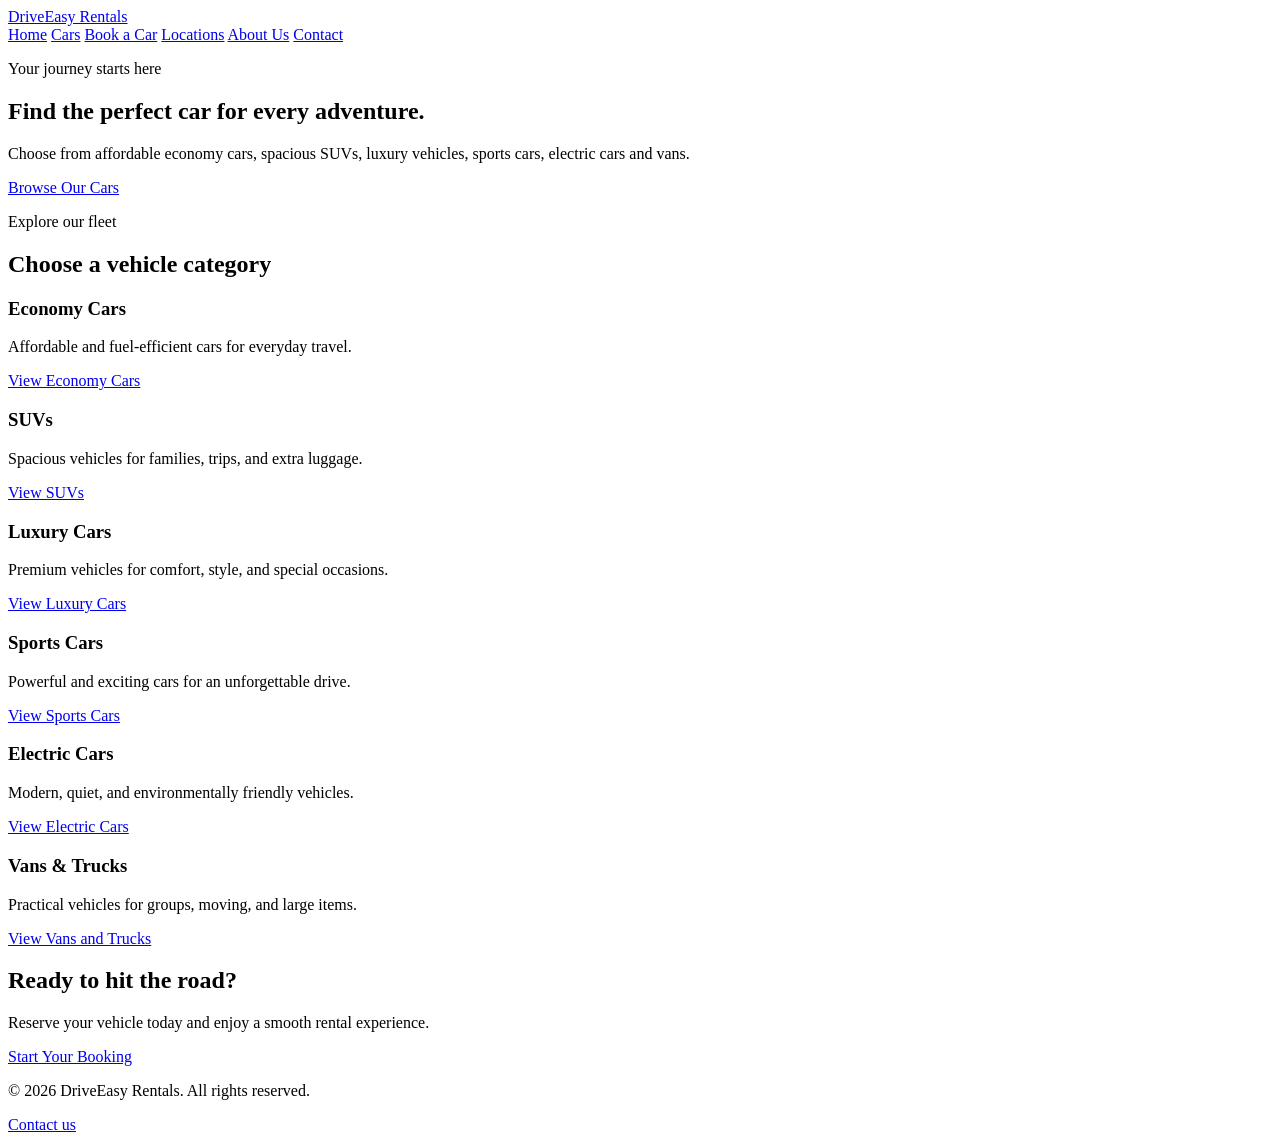
==== index.html @ 7e20fc4a "Created initial car rental system website structure" ====
<!DOCTYPE html>
<html lang="en">
  <head>
    <!-- Basic document information -->
    <meta charset="utf-8" />
    <meta name="viewport" content="width=device-width, initial-scale=1" />

    <!-- Page description for search engines -->
    <meta
      name="description"
      content="DriveEasy Rentals offers affordable, luxury, sports, electric, SUV and van rentals."
    />

    <title>DriveEasy Rentals | Home</title>

    <!-- Link to the website styles -->
    <link rel="stylesheet" href="css/styles.css" />
  </head>

  <body>
    <!-- Website header and navigation -->
    <header class="site-header">
      <a class="logo" href="index.html">DriveEasy Rentals</a>

      <!-- Main navigation links -->
      <nav aria-label="Main navigation">
        <a href="index.html">Home</a>
        <a href="pages/cars.html">Cars</a>
        <a href="pages/booking.html">Book a Car</a>
        <a href="pages/locations.html">Locations</a>
        <a href="pages/about.html">About Us</a>
        <a href="pages/contact.html">Contact</a>
      </nav>
    </header>

    <main>
      <!-- Main welcome section -->
      <section class="hero">
        <div class="hero-content">
          <p class="eyebrow">Your journey starts here</p>

          <h1>Find the perfect car for every adventure.</h1>

          <p>
            Choose from affordable economy cars, spacious SUVs, luxury vehicles,
            sports cars, electric cars and vans.
          </p>

          <!-- Link to the full car collection -->
          <a class="button" href="pages/cars.html">Browse Our Cars</a>
        </div>
      </section>

      <!-- Vehicle category section -->
      <section class="categories">
        <p class="eyebrow">Explore our fleet</p>
        <h2>Choose a vehicle category</h2>

        <div class="category-grid">
          <!-- Economy cars -->
          <article class="category-card">
            <h3>Economy Cars</h3>
            <p>Affordable and fuel-efficient cars for everyday travel.</p>
            <a href="pages/cars.html#economy">View Economy Cars</a>
          </article>

          <!-- SUVs -->
          <article class="category-card">
            <h3>SUVs</h3>
            <p>Spacious vehicles for families, trips, and extra luggage.</p>
            <a href="pages/cars.html#suvs">View SUVs</a>
          </article>

          <!-- Luxury cars -->
          <article class="category-card">
            <h3>Luxury Cars</h3>
            <p>Premium vehicles for comfort, style, and special occasions.</p>
            <a href="pages/cars.html#luxury">View Luxury Cars</a>
          </article>

          <!-- Sports cars -->
          <article class="category-card">
            <h3>Sports Cars</h3>
            <p>Powerful and exciting cars for an unforgettable drive.</p>
            <a href="pages/cars.html#sports">View Sports Cars</a>
          </article>

          <!-- Electric cars -->
          <article class="category-card">
            <h3>Electric Cars</h3>
            <p>Modern, quiet, and environmentally friendly vehicles.</p>
            <a href="pages/cars.html#electric">View Electric Cars</a>
          </article>

          <!-- Vans and trucks -->
          <article class="category-card">
            <h3>Vans &amp; Trucks</h3>
            <p>Practical vehicles for groups, moving, and large items.</p>
            <a href="pages/cars.html#vans">View Vans and Trucks</a>
          </article>
        </div>
      </section>

      <!-- Booking call-to-action section -->
      <section class="call-to-action">
        <h2>Ready to hit the road?</h2>
        <p>Reserve your vehicle today and enjoy a smooth rental experience.</p>
        <a class="button" href="pages/booking.html">Start Your Booking</a>
      </section>
    </main>

    <!-- Website footer -->
    <footer class="site-footer">
      <p>&copy; 2026 DriveEasy Rentals. All rights reserved.</p>
      <a href="pages/contact.html">Contact us</a>
    </footer>
  </body>
</html>
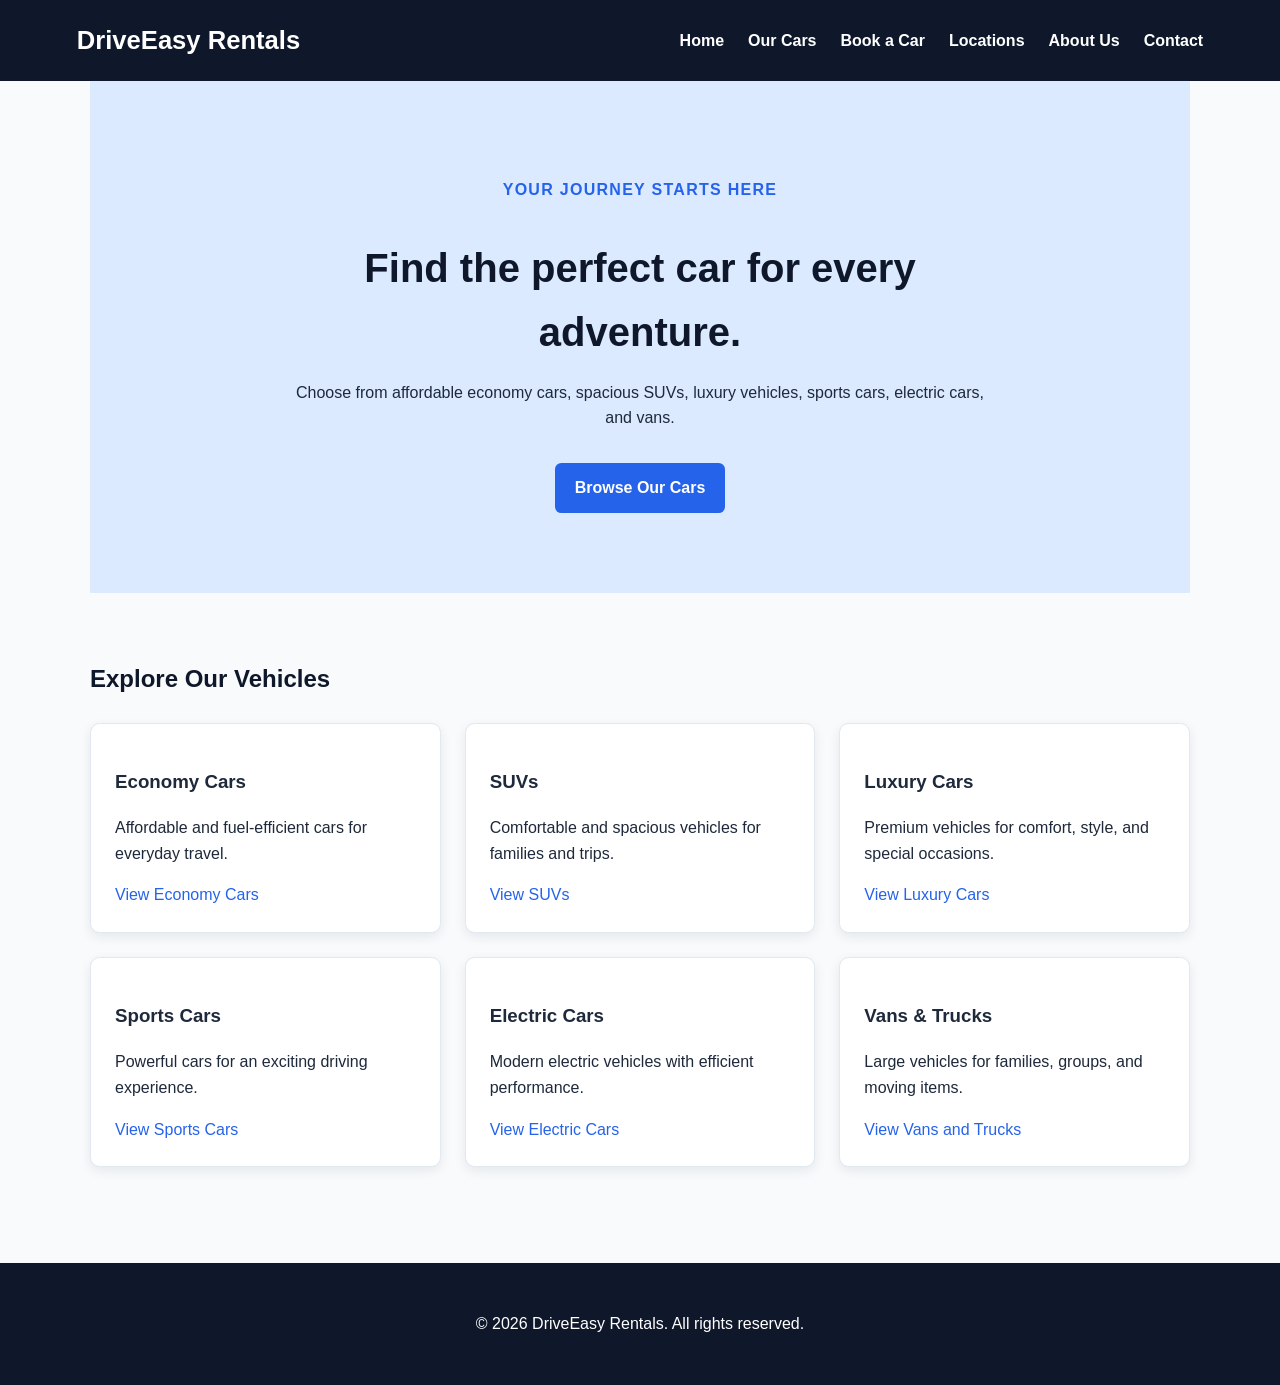
==== commit ae60fb32: "Added the remaning pages and css style" ====
--- a/index.html
+++ b/index.html
@@ -1,118 +1,95 @@
 <!DOCTYPE html>
 <html lang="en">
   <head>
-    <!-- Basic document information -->
-    <meta charset="utf-8" />
-    <meta name="viewport" content="width=device-width, initial-scale=1" />
-
-    <!-- Page description for search engines -->
+    <meta charset="UTF-8" />
+    <meta name="viewport" content="width=device-width, initial-scale=1.0" />
     <meta
       name="description"
-      content="DriveEasy Rentals offers affordable, luxury, sports, electric, SUV and van rentals."
+      content="DriveEasy Rentals offers affordable and reliable rental cars."
     />
-
     <title>DriveEasy Rentals | Home</title>
-
-    <!-- Link to the website styles -->
     <link rel="stylesheet" href="css/styles.css" />
   </head>
 
   <body>
-    <!-- Website header and navigation -->
+    <!-- Website header -->
     <header class="site-header">
       <a class="logo" href="index.html">DriveEasy Rentals</a>
 
-      <!-- Main navigation links -->
-      <nav aria-label="Main navigation">
-        <a href="index.html">Home</a>
-        <a href="pages/cars.html">Cars</a>
-        <a href="pages/booking.html">Book a Car</a>
-        <a href="pages/locations.html">Locations</a>
-        <a href="pages/about.html">About Us</a>
-        <a href="pages/contact.html">Contact</a>
+      <!-- Main navigation -->
+      <nav>
+        <ul>
+          <li><a href="index.html">Home</a></li>
+          <li><a href="pages/cars.html">Our Cars</a></li>
+          <li><a href="pages/booking.html">Book a Car</a></li>
+          <li><a href="pages/locations.html">Locations</a></li>
+          <li><a href="pages/about.html">About Us</a></li>
+          <li><a href="pages/contact.html">Contact</a></li>
+        </ul>
       </nav>
     </header>
 
     <main>
-      <!-- Main welcome section -->
+      <!-- Welcome section -->
       <section class="hero">
         <div class="hero-content">
           <p class="eyebrow">Your journey starts here</p>
-
           <h1>Find the perfect car for every adventure.</h1>
-
           <p>
-            Choose from affordable economy cars, spacious SUVs, luxury vehicles,
-            sports cars, electric cars and vans.
+            Choose from affordable economy cars, spacious SUVs, luxury
+            vehicles, sports cars, electric cars, and vans.
           </p>
-
-          <!-- Link to the full car collection -->
           <a class="button" href="pages/cars.html">Browse Our Cars</a>
         </div>
       </section>
 
-      <!-- Vehicle category section -->
+      <!-- Car categories -->
       <section class="categories">
-        <p class="eyebrow">Explore our fleet</p>
-        <h2>Choose a vehicle category</h2>
+        <h2>Explore Our Vehicles</h2>
 
         <div class="category-grid">
-          <!-- Economy cars -->
           <article class="category-card">
             <h3>Economy Cars</h3>
             <p>Affordable and fuel-efficient cars for everyday travel.</p>
             <a href="pages/cars.html#economy">View Economy Cars</a>
           </article>
 
-          <!-- SUVs -->
           <article class="category-card">
             <h3>SUVs</h3>
-            <p>Spacious vehicles for families, trips, and extra luggage.</p>
+            <p>Comfortable and spacious vehicles for families and trips.</p>
             <a href="pages/cars.html#suvs">View SUVs</a>
           </article>
 
-          <!-- Luxury cars -->
           <article class="category-card">
             <h3>Luxury Cars</h3>
             <p>Premium vehicles for comfort, style, and special occasions.</p>
             <a href="pages/cars.html#luxury">View Luxury Cars</a>
           </article>
 
-          <!-- Sports cars -->
           <article class="category-card">
             <h3>Sports Cars</h3>
-            <p>Powerful and exciting cars for an unforgettable drive.</p>
+            <p>Powerful cars for an exciting driving experience.</p>
             <a href="pages/cars.html#sports">View Sports Cars</a>
           </article>
 
-          <!-- Electric cars -->
           <article class="category-card">
             <h3>Electric Cars</h3>
-            <p>Modern, quiet, and environmentally friendly vehicles.</p>
+            <p>Modern electric vehicles with efficient performance.</p>
             <a href="pages/cars.html#electric">View Electric Cars</a>
           </article>
 
-          <!-- Vans and trucks -->
           <article class="category-card">
             <h3>Vans &amp; Trucks</h3>
-            <p>Practical vehicles for groups, moving, and large items.</p>
+            <p>Large vehicles for families, groups, and moving items.</p>
             <a href="pages/cars.html#vans">View Vans and Trucks</a>
           </article>
         </div>
-      </section>
-
-      <!-- Booking call-to-action section -->
-      <section class="call-to-action">
-        <h2>Ready to hit the road?</h2>
-        <p>Reserve your vehicle today and enjoy a smooth rental experience.</p>
-        <a class="button" href="pages/booking.html">Start Your Booking</a>
       </section>
     </main>
 
     <!-- Website footer -->
     <footer class="site-footer">
       <p>&copy; 2026 DriveEasy Rentals. All rights reserved.</p>
-      <a href="pages/contact.html">Contact us</a>
     </footer>
   </body>
 </html>
--- a/css/styles.css
+++ b/css/styles.css
@@ -0,0 +1,300 @@
+/* Basic page styles */
+
+* {
+  box-sizing: border-box;
+}
+
+body {
+  margin: 0;
+  font-family: Arial, sans-serif;
+  line-height: 1.6;
+  color: #1e293b;
+  background-color: #f8fafc;
+}
+
+a {
+  color: #2563eb;
+  text-decoration: none;
+}
+
+a:hover {
+  text-decoration: underline;
+}
+
+img {
+  max-width: 100%;
+}
+
+/* Header */
+
+.site-header {
+  display: flex;
+  align-items: center;
+  justify-content: space-between;
+  gap: 2rem;
+  padding: 1.25rem 6%;
+  background-color: #0f172a;
+  color: white;
+}
+
+.logo {
+  color: white;
+  font-size: 1.6rem;
+  font-weight: bold;
+  white-space: nowrap;
+}
+
+/* Navigation */
+
+.site-header nav ul {
+  display: flex;
+  align-items: center;
+  gap: 1.5rem;
+  list-style: none;
+  margin: 0;
+  padding: 0;
+}
+
+.site-header nav a {
+  color: white;
+  font-weight: bold;
+  white-space: nowrap;
+}
+
+.site-header nav a:hover {
+  color: #93c5fd;
+  text-decoration: none;
+}
+
+/* Main content */
+
+main {
+  width: min(1100px, 90%);
+  margin: 0 auto;
+}
+
+.hero {
+  padding: 5rem 1rem;
+  text-align: center;
+  background-color: #dbeafe;
+}
+
+.hero-content {
+  max-width: 700px;
+  margin: 0 auto;
+}
+
+.eyebrow {
+  color: #2563eb;
+  font-weight: bold;
+  text-transform: uppercase;
+  letter-spacing: 0.08em;
+}
+
+.page-intro {
+  padding: 3rem 0 2rem;
+  text-align: center;
+}
+
+.page-intro h1,
+.hero h1 {
+  color: #0f172a;
+  font-size: 2.5rem;
+  margin-bottom: 1rem;
+}
+
+section h2 {
+  color: #0f172a;
+  margin-bottom: 1.5rem;
+}
+
+/* Buttons */
+
+.button {
+  display: inline-block;
+  margin-top: 1rem;
+  padding: 0.75rem 1.25rem;
+  border-radius: 0.4rem;
+  background-color: #2563eb;
+  color: white;
+  font-weight: bold;
+}
+
+.button:hover {
+  background-color: #1d4ed8;
+  text-decoration: none;
+}
+
+/* Sections */
+
+.categories,
+.car-category,
+.locations-section,
+.contact-section,
+.booking-section,
+.content-section {
+  padding: 3rem 0;
+}
+
+/* Card layouts */
+
+.category-grid,
+.car-grid,
+.location-grid,
+.benefits-grid,
+.contact-grid {
+  display: grid;
+  grid-template-columns: repeat(3, 1fr);
+  gap: 1.5rem;
+}
+
+.category-card,
+.car-card,
+.location-card,
+.benefit-card,
+.contact-card {
+  padding: 1.5rem;
+  background-color: white;
+  border: 1px solid #e2e8f0;
+  border-radius: 0.6rem;
+  box-shadow: 0 4px 12px rgba(15, 23, 42, 0.08);
+}
+
+.category-card:hover,
+.car-card:hover,
+.location-card:hover {
+  transform: translateY(-4px);
+  transition: 0.2s ease;
+}
+
+/* Car cards */
+
+.car-category {
+  border-bottom: 1px solid #e2e8f0;
+}
+
+.car-card h3 {
+  margin-top: 0;
+  color: #0f172a;
+}
+
+.price {
+  color: #2563eb;
+  font-size: 1.25rem;
+  font-weight: bold;
+}
+
+/* Forms */
+
+.booking-form,
+.contact-form {
+  max-width: 700px;
+  margin: 0 auto;
+  padding: 2rem;
+  background-color: white;
+  border-radius: 0.6rem;
+  box-shadow: 0 4px 12px rgba(15, 23, 42, 0.08);
+}
+
+.booking-form label,
+.contact-form label {
+  display: block;
+  margin-top: 1rem;
+  font-weight: bold;
+}
+
+.booking-form input,
+.booking-form select,
+.booking-form textarea,
+.contact-form input,
+.contact-form textarea {
+  width: 100%;
+  margin-top: 0.4rem;
+  padding: 0.75rem;
+  border: 1px solid #cbd5e1;
+  border-radius: 0.35rem;
+  font: inherit;
+}
+
+.booking-form input:focus,
+.booking-form select:focus,
+.booking-form textarea:focus,
+.contact-form input:focus,
+.contact-form textarea:focus {
+  outline: 2px solid #93c5fd;
+  border-color: #2563eb;
+}
+
+textarea {
+  min-height: 120px;
+  resize: vertical;
+}
+
+/* Call-to-action area */
+
+.call-to-action {
+  margin: 3rem 0;
+  padding: 3rem 1rem;
+  text-align: center;
+  background-color: #dbeafe;
+  border-radius: 0.6rem;
+}
+
+/* Footer */
+
+.site-footer {
+  margin-top: 3rem;
+  padding: 2rem 6%;
+  background-color: #0f172a;
+  color: white;
+  text-align: center;
+}
+
+.site-footer a {
+  color: #93c5fd;
+}
+
+/* Tablet screen */
+
+@media (max-width: 800px) {
+  .category-grid,
+  .car-grid,
+  .location-grid,
+  .benefits-grid,
+  .contact-grid {
+    grid-template-columns: repeat(2, 1fr);
+  }
+}
+
+/* Phone screen */
+
+@media (max-width: 550px) {
+  .site-header {
+    flex-direction: column;
+    align-items: flex-start;
+    gap: 1rem;
+  }
+
+  .site-header nav ul {
+    flex-direction: column;
+    align-items: flex-start;
+    gap: 0.7rem;
+  }
+
+  .category-grid,
+  .car-grid,
+  .location-grid,
+  .benefits-grid,
+  .contact-grid {
+    grid-template-columns: 1fr;
+  }
+
+  .page-intro h1,
+  .hero h1 {
+    font-size: 2rem;
+  }
+
+  .hero {
+    padding: 3rem 1rem;
+  }
+}
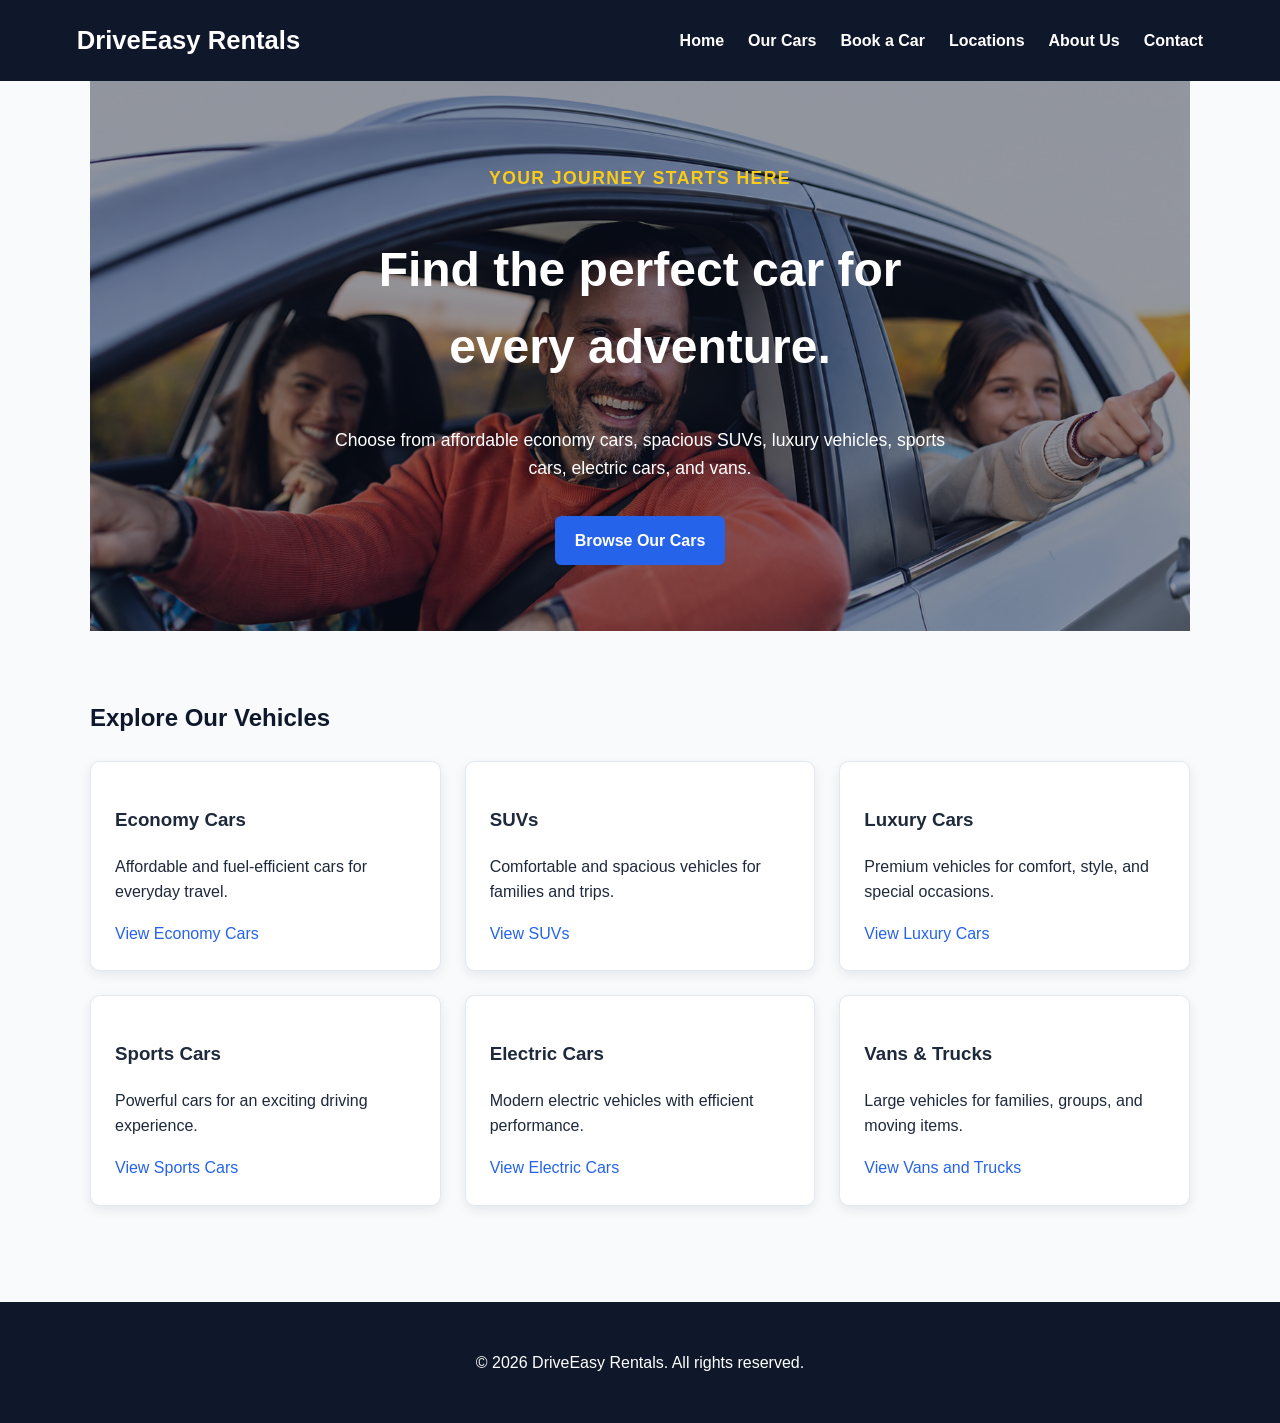
==== commit 3b278487: "Add vehicle images and update homepage design" ====
--- a/index.html
+++ b/index.html
@@ -30,18 +30,27 @@
     </header>
 
     <main>
-      <!-- Welcome section -->
-      <section class="hero">
+      <!-- Homepage hero section -->
+        <section class="hero">
+        <img
+            class="hero-image"
+            src="assets/images/home-hero.png"
+            alt="Family traveling together in a rental SUV"
+        />
+
         <div class="hero-content">
-          <p class="eyebrow">Your journey starts here</p>
-          <h1>Find the perfect car for every adventure.</h1>
-          <p>
-            Choose from affordable economy cars, spacious SUVs, luxury
-            vehicles, sports cars, electric cars, and vans.
-          </p>
-          <a class="button" href="pages/cars.html">Browse Our Cars</a>
+            <p class="eyebrow">Your journey starts here</p>
+
+            <h1>Find the perfect car for every adventure.</h1>
+
+            <p>
+            Choose from affordable economy cars, spacious SUVs, luxury vehicles,
+            sports cars, electric cars, and vans.
+            </p>
+
+            <a class="button" href="pages/cars.html">Browse Our Cars</a>
         </div>
-      </section>
+        </section>
 
       <!-- Car categories -->
       <section class="categories">
--- a/css/styles.css
+++ b/css/styles.css
@@ -73,31 +73,71 @@
   margin: 0 auto;
 }
 
+/* Homepage hero area */
+
 .hero {
-  padding: 5rem 1rem;
+  position: relative;
+  min-height: 550px;
+  overflow: hidden;
+  display: flex;
+  align-items: center;
+  justify-content: center;
   text-align: center;
-  background-color: #dbeafe;
-}
+}
+
+/* Hero photo */
+
+.hero-image {
+  position: absolute;
+  inset: 0;
+  width: 100%;
+  height: 100%;
+  object-fit: cover;
+}
+
+/* Dark layer over the photo */
+
+.hero::after {
+  content: "";
+  position: absolute;
+  inset: 0;
+  background-color: rgba(15, 23, 42, 0.45);
+}
+
+/* Hero text */
 
 .hero-content {
+  position: relative;
+  z-index: 1;
   max-width: 700px;
-  margin: 0 auto;
+  padding: 2rem;
+  color: white;
+}
+
+.hero-content h1 {
+  color: white;
+  font-size: 3rem;
+}
+
+.hero-content p {
+  font-size: 1.1rem;
 }
 
 .eyebrow {
-  color: #2563eb;
+  color: #facc15;
   font-weight: bold;
   text-transform: uppercase;
   letter-spacing: 0.08em;
 }
+
+/* Page introduction */
 
 .page-intro {
   padding: 3rem 0 2rem;
   text-align: center;
 }
 
-.page-intro h1,
-.hero h1 {
+.page-intro h1 {
   color: #0f172a;
   font-size: 2.5rem;
   margin-bottom: 1rem;
@@ -290,11 +330,11 @@
   }
 
   .page-intro h1,
-  .hero h1 {
+  .hero-content h1 {
     font-size: 2rem;
   }
 
   .hero {
-    padding: 3rem 1rem;
+    min-height: 500px;
   }
 }
